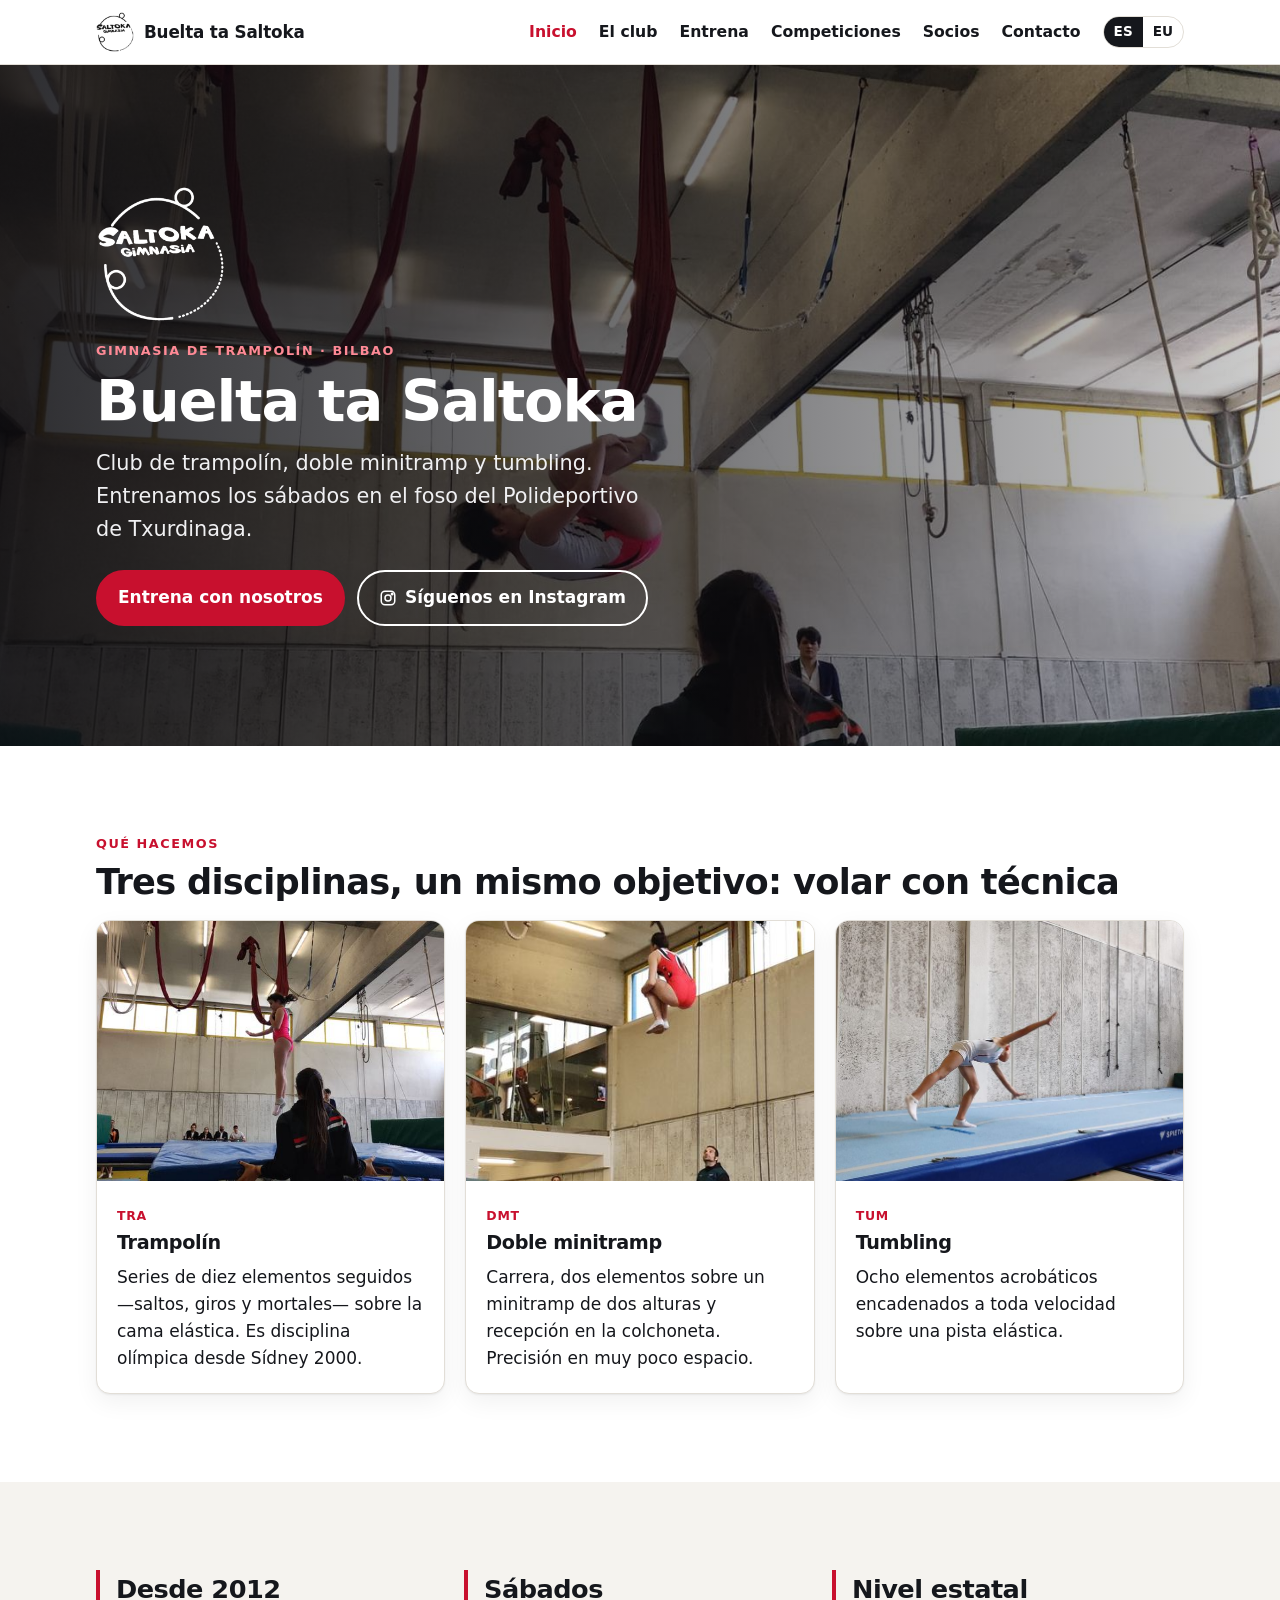
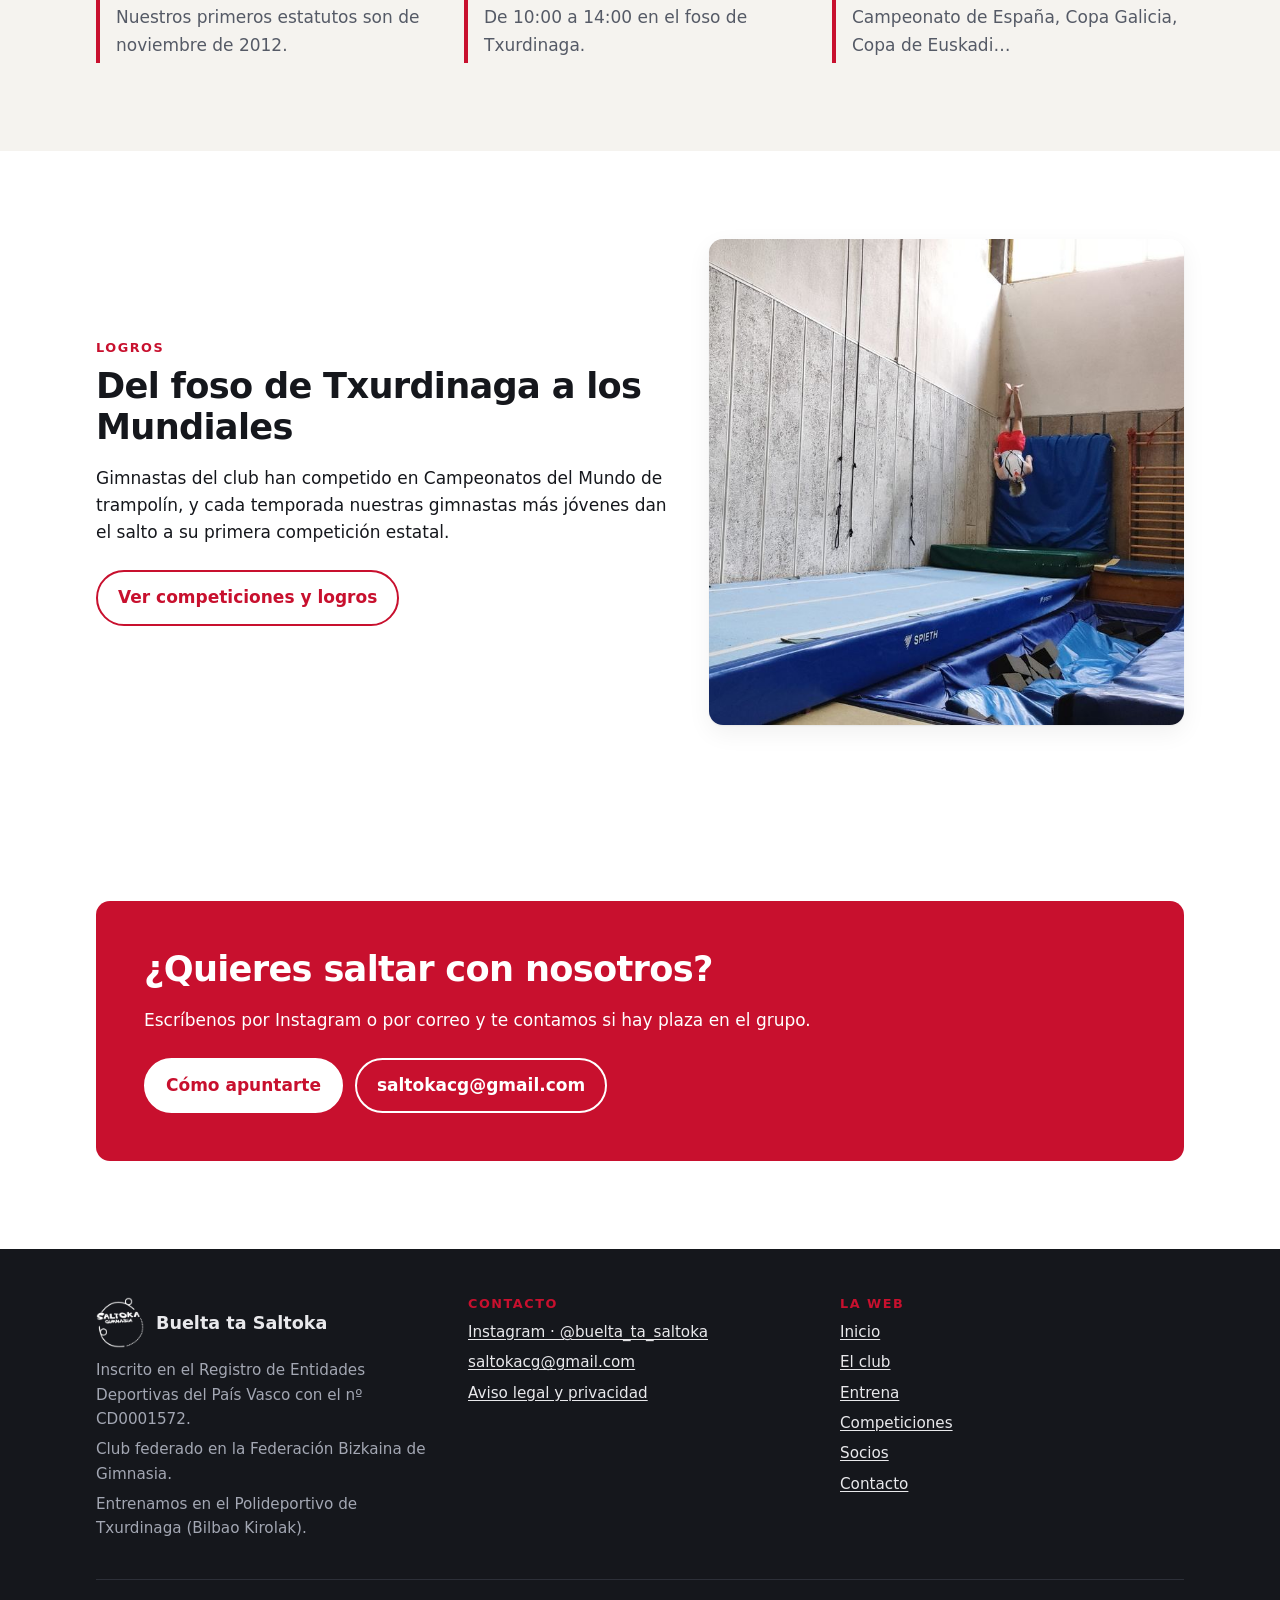
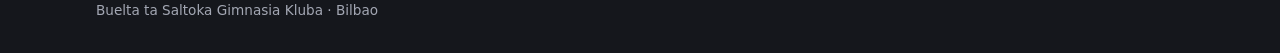
==== index.html @ db5d19c8 "Web del club Buelta ta Saltoka (castellano y euskera) Web estática de varias páginas para GitHub Pag" ====
<!DOCTYPE html>
<html lang="es">
<head>
  <meta charset="utf-8">
  <meta name="viewport" content="width=device-width, initial-scale=1">
  <title>Buelta ta Saltoka · Gimnasia de trampolín · Bilbao</title>
  <meta name="description" content="Buelta ta Saltoka, club de gimnasia de trampolín de Bilbao: trampolín, doble minitramp y tumbling en el Polideportivo de Txurdinaga.">
  <meta property="og:title" content="Buelta ta Saltoka · Gimnasia de trampolín · Bilbao">
  <meta property="og:description" content="Buelta ta Saltoka, club de gimnasia de trampolín de Bilbao: trampolín, doble minitramp y tumbling en el Polideportivo de Txurdinaga.">
  <meta property="og:type" content="website">
  <meta property="og:locale" content="es_ES">
  <meta name="theme-color" content="#c8102e">
  <link rel="icon" type="image/png" sizes="32x32" href="img/favicon-32.png">
  <link rel="apple-touch-icon" href="img/apple-touch-icon.png">
  <link rel="stylesheet" href="css/estilos.css">
  <script src="js/menu.js"></script>
</head>
<body>
  <a class="skip" href="#contenido">Saltar al contenido</a>
  <header class="site-header">
    <div class="wrap">
      <a class="brand" href="index.html">
        <picture>
          <source srcset="img/logo-blanco-sm.png" media="(prefers-color-scheme: dark)">
          <img src="img/logo-sm.png" alt="" width="38" height="40">
        </picture>
        <span>Buelta ta Saltoka</span>
      </a>
      <button class="nav-toggle" type="button" aria-expanded="false" aria-controls="menu">Menú</button>
      <nav class="site-nav" id="menu" aria-label="Navegación principal">
        <ul>
          <li><a href="index.html" aria-current="page">Inicio</a></li>
          <li><a href="club.html">El club</a></li>
          <li><a href="entrena.html">Entrena</a></li>
          <li><a href="competiciones.html">Competiciones</a></li>
          <li><a href="socios.html">Socios</a></li>
          <li><a href="contacto.html">Contacto</a></li>
        </ul>
        <div class="lang" role="group" aria-label="Idioma">
          <span>ES</span><a href="eu/index.html" hreflang="eu" lang="eu" title="Euskara">EU</a>
        </div>
      </nav>
    </div>
  </header>

  <main id="contenido">
    <section class="hero">
      <picture>
        <source media="(max-width: 700px)" srcset="img/fotos/portada-sm.jpg">
        <img src="img/fotos/portada.jpg" alt="" fetchpriority="high">
      </picture>
      <div class="wrap">
        <img class="hero-logo" src="img/logo-blanco.png" alt="Logotipo de Saltoka Gimnasia" width="130" height="138">
        <p class="eyebrow">Gimnasia de trampolín · Bilbao</p>
        <h1>Buelta ta Saltoka</h1>
        <p class="lead">Club de trampolín, doble minitramp y tumbling. Entrenamos los sábados en el foso del Polideportivo de Txurdinaga.</p>
        <div class="actions">
          <a class="btn" href="entrena.html">Entrena con nosotros</a>
          <a class="btn ghost" href="https://www.instagram.com/buelta_ta_saltoka/" rel="noopener"><svg aria-hidden="true" width="18" height="18" viewBox="0 0 24 24" fill="none" stroke="currentColor" stroke-width="2"><rect x="3" y="3" width="18" height="18" rx="5"/><circle cx="12" cy="12" r="4"/><circle cx="17.5" cy="6.5" r="1" fill="currentColor"/></svg> Síguenos en Instagram</a>
        </div>
      </div>
    </section>

    <section class="section">
      <div class="wrap">
        <p class="eyebrow">Qué hacemos</p>
        <h2>Tres disciplinas, un mismo objetivo: volar con técnica</h2>
        <div class="grid">
          <article class="card">
            <img src="img/fotos/trampolin-2-sm.jpg" srcset="img/fotos/trampolin-2-sm.jpg 700w, img/fotos/trampolin-2.jpg 1400w" sizes="(max-width: 700px) 100vw, 50vw" alt="Gimnasta del club en el aire sobre la cama elástica" loading="lazy" decoding="async">
            <div class="body">
              <span class="tag">TRA</span>
              <h3>Trampolín</h3>
              <p>Series de diez elementos seguidos —saltos, giros y mortales— sobre la cama elástica. Es disciplina olímpica desde Sídney 2000.</p>
            </div>
          </article>
          <article class="card">
            <img src="img/fotos/dmt-2-sm.jpg" srcset="img/fotos/dmt-2-sm.jpg 700w, img/fotos/dmt-2.jpg 1400w" sizes="(max-width: 700px) 100vw, 50vw" alt="Gimnasta del club haciendo un mortal en el doble minitramp" loading="lazy" decoding="async">
            <div class="body">
              <span class="tag">DMT</span>
              <h3>Doble minitramp</h3>
              <p>Carrera, dos elementos sobre un minitramp de dos alturas y recepción en la colchoneta. Precisión en muy poco espacio.</p>
            </div>
          </article>
          <article class="card">
            <img src="img/fotos/tumbling-2-sm.jpg" srcset="img/fotos/tumbling-2-sm.jpg 700w, img/fotos/tumbling-2.jpg 1400w" sizes="(max-width: 700px) 100vw, 50vw" alt="Gimnasta del club en la pista de tumbling" loading="lazy" decoding="async">
            <div class="body">
              <span class="tag">TUM</span>
              <h3>Tumbling</h3>
              <p>Ocho elementos acrobáticos encadenados a toda velocidad sobre una pista elástica.</p>
            </div>
          </article>
        </div>
      </div>
    </section>

    <section class="section alt">
      <div class="wrap">
        <div class="facts">
          <div class="fact"><strong>Desde 2012</strong><span>Nuestros primeros estatutos son de noviembre de 2012.</span></div>
          <div class="fact"><strong>Sábados</strong><span>De 10:00 a 14:00 en el foso de Txurdinaga.</span></div>
          <div class="fact"><strong>Nivel estatal</strong><span>Campeonato de España, Copa Galicia, Copa de Euskadi…</span></div>
        </div>
      </div>
    </section>

    <section class="section">
      <div class="wrap split">
        <div>
          <p class="eyebrow">Logros</p>
          <h2>Del foso de Txurdinaga a los Mundiales</h2>
          <p>Gimnastas del club han competido en Campeonatos del Mundo de trampolín, y cada temporada nuestras gimnastas más jóvenes dan el salto a su primera competición estatal.</p>
          <div class="actions"><a class="btn ghost" href="competiciones.html">Ver competiciones y logros</a></div>
        </div>
        <img src="img/fotos/tumbling-1-sm.jpg" srcset="img/fotos/tumbling-1-sm.jpg 700w, img/fotos/tumbling-1.jpg 1400w" sizes="(max-width: 860px) 100vw, 45vw" alt="Gimnasta del club haciendo un mortal en el foso" loading="lazy" decoding="async">
      </div>
    </section>

    <section class="section">
      <div class="wrap">
        <div class="cta">
          <h2>¿Quieres saltar con nosotros?</h2>
          <p>Escríbenos por Instagram o por correo y te contamos si hay plaza en el grupo.</p>
          <div class="actions">
            <a class="btn" href="entrena.html">Cómo apuntarte</a>
            <a class="btn ghost" href="mailto:saltokacg@gmail.com">saltokacg@gmail.com</a>
          </div>
        </div>
      </div>
    </section>
  </main>

  <footer class="site-footer">
    <div class="wrap">
      <div class="footer-grid">
        <div>
          <div class="footer-brand"><img src="img/logo-blanco-sm.png" alt="" width="48" height="51"> Buelta ta Saltoka</div>
          <p>Inscrito en el Registro de Entidades Deportivas del País Vasco con el nº CD0001572.</p>
          <p>Club federado en la Federación Bizkaina de Gimnasia.</p>
          <p>Entrenamos en el Polideportivo de Txurdinaga (Bilbao Kirolak).</p>
        </div>
        <div>
          <h2 class="eyebrow">Contacto</h2>
          <ul>
            <li><a href="https://www.instagram.com/buelta_ta_saltoka/" rel="noopener">Instagram · @buelta_ta_saltoka</a></li>
            <li><a href="mailto:saltokacg@gmail.com">saltokacg@gmail.com</a></li>
            <li><a href="contacto.html#aviso-legal">Aviso legal y privacidad</a></li>
          </ul>
        </div>
        <div>
          <h2 class="eyebrow">La web</h2>
          <ul>
            <li><a href="index.html">Inicio</a></li>
            <li><a href="club.html">El club</a></li>
            <li><a href="entrena.html">Entrena</a></li>
            <li><a href="competiciones.html">Competiciones</a></li>
            <li><a href="socios.html">Socios</a></li>
            <li><a href="contacto.html">Contacto</a></li>
          </ul>
        </div>
      </div>
      <div class="footer-bottom">Buelta ta Saltoka Gimnasia Kluba · Bilbao</div>
    </div>
  </footer>
</body>
</html>
---- css/estilos.css ----
/* Buelta ta Saltoka — estilos comunes */

:root {
  --paper: #ffffff;
  --surface: #f5f3ef;
  --ink: #15171c;
  --muted: #555a66;
  --line: #e2ded7;
  --red: #c8102e;
  --red-strong: #a00d25;
  --red-tint: #fdecee;
  --on-red: #ffffff;
  --footer-bg: #15171c;
  --footer-ink: #e9e9ec;
  --footer-muted: #a3a7b3;
  --radius: 14px;
  --shadow: 0 1px 2px rgb(0 0 0 / .06), 0 8px 24px rgb(0 0 0 / .06);
  --wrap: 1120px;
  --font: system-ui, -apple-system, "Segoe UI", Roboto, "Helvetica Neue", Arial, sans-serif;
  color-scheme: light dark;
}

@media (prefers-color-scheme: dark) {
  :root {
    --paper: #121318;
    --surface: #1b1d24;
    --ink: #f1f1f4;
    --muted: #a9adb9;
    --line: #2c2f38;
    --red: #ff5a6a;
    --red-strong: #ff7a87;
    --red-tint: #3a1a20;
    --on-red: #15171c;
    --footer-bg: #0b0c0f;
    --shadow: 0 1px 2px rgb(0 0 0 / .4);
  }
}

*, *::before, *::after { box-sizing: border-box; }

html { -webkit-text-size-adjust: 100%; scroll-padding-top: 80px; }

body {
  margin: 0;
  font-family: var(--font);
  font-size: 1.0625rem;
  line-height: 1.6;
  color: var(--ink);
  background: var(--paper);
}

img { max-width: 100%; height: auto; display: block; }

a { color: var(--red); text-underline-offset: .15em; }
a:hover { color: var(--red-strong); }

h1, h2, h3 { line-height: 1.15; letter-spacing: -.02em; margin: 0 0 .5em; }
h1 { font-size: clamp(2.2rem, 6vw, 3.6rem); font-weight: 900; }
h2 { font-size: clamp(1.6rem, 3.6vw, 2.2rem); font-weight: 800; }
h3 { font-size: 1.2rem; font-weight: 750; }
p { margin: 0 0 1em; }

.wrap { width: 100%; max-width: var(--wrap); margin: 0 auto; padding: 0 16px; }

.skip {
  position: absolute; left: -999px; top: 8px;
  background: var(--ink); color: var(--paper); padding: 8px 12px; border-radius: 8px; z-index: 100;
}
.skip:focus { left: 8px; }

/* Cabecera */
.site-header {
  position: sticky; top: 0; z-index: 50;
  background: color-mix(in srgb, var(--paper) 92%, transparent);
  backdrop-filter: blur(8px);
  border-bottom: 1px solid var(--line);
}
.site-header .wrap { display: flex; align-items: center; gap: 16px; min-height: 64px; }
.brand { display: flex; align-items: center; gap: 10px; text-decoration: none; color: var(--ink); font-weight: 850; letter-spacing: -.01em; }
.brand img { width: 38px; height: auto; }
.brand span { font-size: 1.05rem; white-space: nowrap; }

.nav-toggle {
  display: none; margin-left: auto;
  background: none; border: 1px solid var(--line); border-radius: 10px;
  color: var(--ink); font: inherit; font-weight: 650; padding: 6px 12px; cursor: pointer;
}
.site-nav { margin-left: auto; display: flex; align-items: center; gap: 4px; }
.site-nav ul { list-style: none; margin: 0; padding: 0; display: flex; gap: 2px; flex-wrap: wrap; }
.site-nav a {
  display: block; padding: 8px 10px; border-radius: 8px;
  color: var(--ink); text-decoration: none; font-weight: 600; font-size: .98rem;
}
.site-nav a:hover { background: var(--surface); }
.site-nav a[aria-current="page"] { color: var(--red); }
.lang { margin-left: 8px; display: flex; border: 1px solid var(--line); border-radius: 999px; overflow: hidden; }
.lang a, .lang span { padding: 4px 10px; font-size: .85rem; font-weight: 750; text-decoration: none; }
.lang span { background: var(--ink); color: var(--paper); }
.lang a { color: var(--ink); }

@media (max-width: 900px) {
  .js .nav-toggle { display: inline-block; }
  .js .site-nav { display: none; }
  .js .site-nav.open {
    display: flex; flex-direction: column; align-items: stretch;
    position: absolute; left: 0; right: 0; top: 100%;
    background: var(--paper); border-bottom: 1px solid var(--line); padding: 8px 16px 16px;
  }
  .site-nav { flex-wrap: wrap; }
  .site-nav.open ul { flex-direction: column; }
  .site-nav.open .lang { align-self: flex-start; margin: 8px 0 0; }
}

/* Portada */
.hero { position: relative; color: #fff; background: #111; overflow: hidden; }
.hero picture, .hero picture img { position: absolute; inset: 0; width: 100%; height: 100%; object-fit: cover; }
.hero::after {
  content: ""; position: absolute; inset: 0;
  background: linear-gradient(90deg, rgb(10 10 14 / .86) 0%, rgb(10 10 14 / .55) 55%, rgb(10 10 14 / .2) 100%);
}
@media (max-width: 700px) {
  .hero::after { background: linear-gradient(180deg, rgb(10 10 14 / .6) 0%, rgb(10 10 14 / .82) 100%); }
}
.hero .wrap { position: relative; z-index: 1; padding-top: clamp(56px, 10vw, 120px); padding-bottom: clamp(56px, 10vw, 120px); }
.hero-logo { width: clamp(84px, 14vw, 130px); margin-bottom: 18px; }
.hero h1 { margin-bottom: .2em; }
.hero .lead { max-width: 34rem; font-size: clamp(1.1rem, 2.4vw, 1.3rem); color: #f0f0f2; }
.eyebrow { text-transform: uppercase; letter-spacing: .12em; font-size: .8rem; font-weight: 800; color: var(--red); margin-bottom: .6em; }
.hero .eyebrow { color: #ff8a96; }

/* Cabecera de página interior */
.page-head { background: var(--surface); border-bottom: 1px solid var(--line); }
.page-head .wrap { padding-top: 48px; padding-bottom: 40px; }
.page-head .lead { max-width: 44rem; font-size: 1.15rem; color: var(--muted); margin: 0; }

/* Botones */
.actions { display: flex; flex-wrap: wrap; gap: 12px; margin-top: 24px; }
.btn {
  display: inline-flex; align-items: center; gap: 8px;
  padding: 12px 20px; border-radius: 999px; font-weight: 750; text-decoration: none;
  border: 2px solid var(--red); background: var(--red); color: var(--on-red);
}
.btn:hover { background: var(--red-strong); border-color: var(--red-strong); color: var(--on-red); }
.btn.ghost { background: transparent; color: var(--red); }
.btn.ghost:hover { background: var(--red-tint); color: var(--red-strong); }
.hero .btn.ghost { color: #fff; border-color: #fff; }
.hero .btn.ghost:hover { background: rgb(255 255 255 / .12); color: #fff; }

/* Secciones */
.section { padding: clamp(48px, 8vw, 88px) 0; }
.section.alt { background: var(--surface); }
.section-intro { max-width: 46rem; color: var(--muted); margin-bottom: 32px; }

.grid { display: grid; gap: 20px; grid-template-columns: repeat(auto-fit, minmax(min(100%, 260px), 1fr)); }
.grid.two { grid-template-columns: repeat(auto-fit, minmax(min(100%, 380px), 1fr)); gap: 32px; align-items: start; }

.card {
  background: var(--paper); border: 1px solid var(--line); border-radius: var(--radius);
  box-shadow: var(--shadow); overflow: hidden; display: flex; flex-direction: column;
}
.card img { aspect-ratio: 4 / 3; object-fit: cover; width: 100%; }
.card .body { padding: 20px; }
.card p:last-child { margin-bottom: 0; }
.tag { display: inline-block; font-size: .78rem; font-weight: 800; letter-spacing: .06em; text-transform: uppercase; color: var(--red); margin-bottom: 6px; }

.facts { display: grid; gap: 16px; grid-template-columns: repeat(auto-fit, minmax(min(100%, 220px), 1fr)); }
.fact { border-left: 4px solid var(--red); padding: 4px 0 4px 16px; }
.fact strong { display: block; font-size: 1.6rem; font-weight: 900; letter-spacing: -.02em; line-height: 1.2; }
.fact span { color: var(--muted); }

.info {
  background: var(--paper); border: 1px solid var(--line); border-radius: var(--radius);
  padding: 24px; box-shadow: var(--shadow);
}
.info h3 { margin-bottom: .3em; }
.info .big { font-size: 1.35rem; font-weight: 800; margin-bottom: .2em; }
.info .muted { color: var(--muted); }

.notice {
  border: 2px solid var(--red); background: var(--red-tint); border-radius: var(--radius);
  padding: 20px 24px;
}
.notice p:last-child { margin-bottom: 0; }

.list { padding-left: 1.2em; margin: 0 0 1em; }
.list li { margin-bottom: .45em; }
.list li::marker { color: var(--red); }

.steps { counter-reset: step; list-style: none; padding: 0; margin: 0; display: grid; gap: 16px; }
.steps li { counter-increment: step; position: relative; padding-left: 52px; min-height: 40px; }
.steps li::before {
  content: counter(step); position: absolute; left: 0; top: 0;
  width: 38px; height: 38px; border-radius: 50%; background: var(--red); color: var(--on-red);
  display: grid; place-items: center; font-weight: 850;
}

.split { display: grid; gap: 32px; grid-template-columns: 1fr; align-items: center; }
@media (min-width: 860px) { .split { grid-template-columns: 1.1fr .9fr; } }
.split img { border-radius: var(--radius); box-shadow: var(--shadow); }

/* Logros */
.achievements { display: grid; gap: 20px; }
.achievement { display: grid; gap: 4px 20px; grid-template-columns: 1fr; padding: 22px 24px; }
@media (min-width: 760px) { .achievement { grid-template-columns: 240px 1fr; } }
.achievement h3 { margin: 0; }
.achievement p { margin: 0 0 .4em; }
.press { font-size: .92rem; color: var(--muted); }
.press a { margin-right: 10px; white-space: nowrap; }

/* Galería */
.gallery { display: grid; gap: 12px; grid-template-columns: repeat(auto-fill, minmax(min(100%, 280px), 1fr)); }
@media (max-width: 700px) { .gallery { grid-template-columns: repeat(2, 1fr); } }
.gallery figure { margin: 0; }
.gallery a { display: block; border-radius: 12px; overflow: hidden; }
.gallery img { aspect-ratio: 1 / 1; object-fit: cover; width: 100%; transition: transform .25s ease; }
.gallery a:hover img { transform: scale(1.04); }
.gallery figcaption { font-size: .88rem; color: var(--muted); margin-top: 6px; }

/* Llamada final */
.cta { background: var(--red); color: var(--on-red); border-radius: var(--radius); padding: clamp(28px, 5vw, 48px); }
.cta h2 { color: inherit; }
.cta .btn { background: var(--on-red); color: var(--red); border-color: var(--on-red); }
.cta .btn:hover { background: transparent; color: var(--on-red); }
.cta .btn.ghost { background: transparent; color: var(--on-red); border-color: var(--on-red); }
.cta .btn.ghost:hover { background: rgb(255 255 255 / .14); }

.legal { font-size: .95rem; color: var(--muted); }
.legal h2 { font-size: 1.4rem; color: var(--ink); }
.legal h3 { color: var(--ink); }

/* Pie */
.site-footer { background: var(--footer-bg); color: var(--footer-ink); padding: 48px 0 32px; font-size: .95rem; }
.site-footer a { color: var(--footer-ink); }
.site-footer a:hover { color: #fff; }
.footer-grid { display: grid; gap: 28px; grid-template-columns: repeat(auto-fit, minmax(min(100%, 230px), 1fr)); }
.footer-brand { display: flex; align-items: center; gap: 12px; font-weight: 850; font-size: 1.1rem; margin-bottom: 10px; }
.footer-brand img { width: 48px; }
.site-footer p { margin: 0 0 .4em; color: var(--footer-muted); }
.site-footer ul { list-style: none; padding: 0; margin: 0; }
.site-footer li { margin-bottom: .4em; }
.footer-bottom { border-top: 1px solid #2c2f38; margin-top: 32px; padding-top: 20px; color: var(--footer-muted); font-size: .85rem; }

@media (prefers-reduced-motion: reduce) {
  * { transition: none !important; scroll-behavior: auto !important; }
}
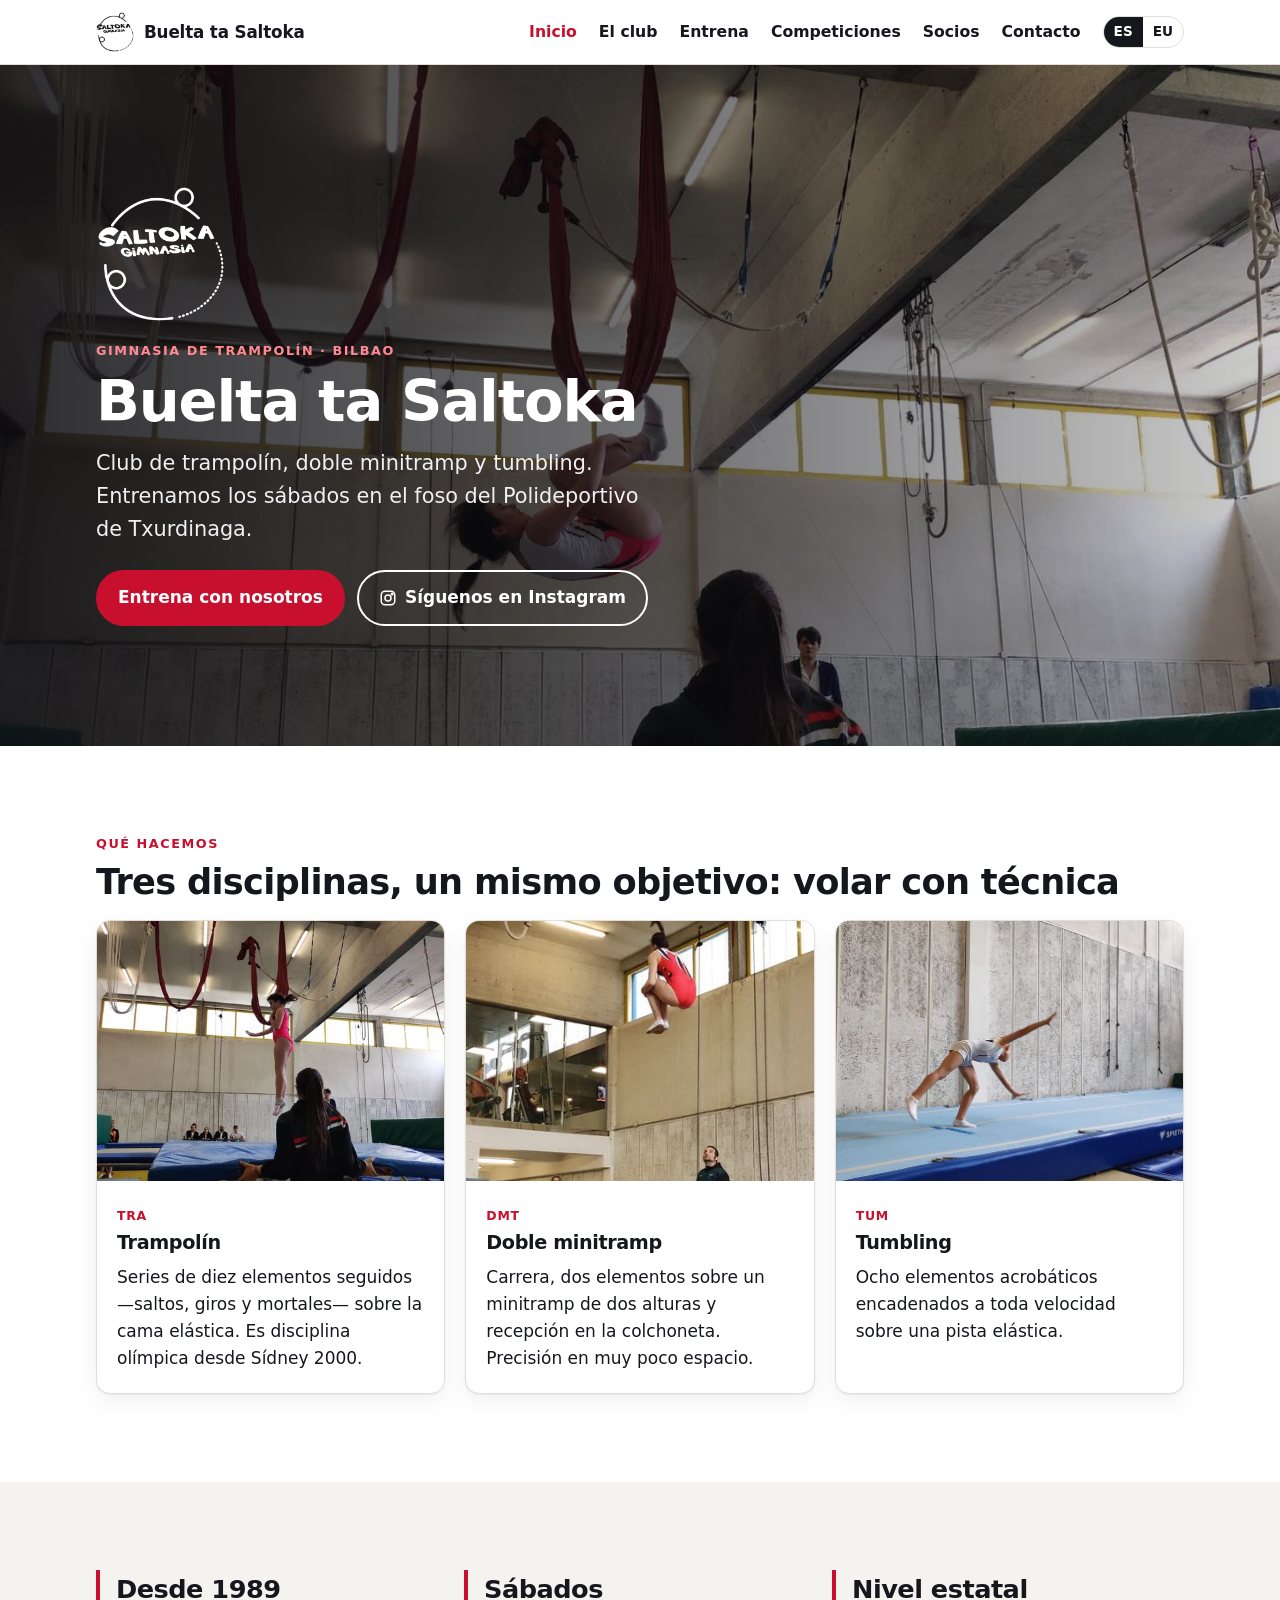
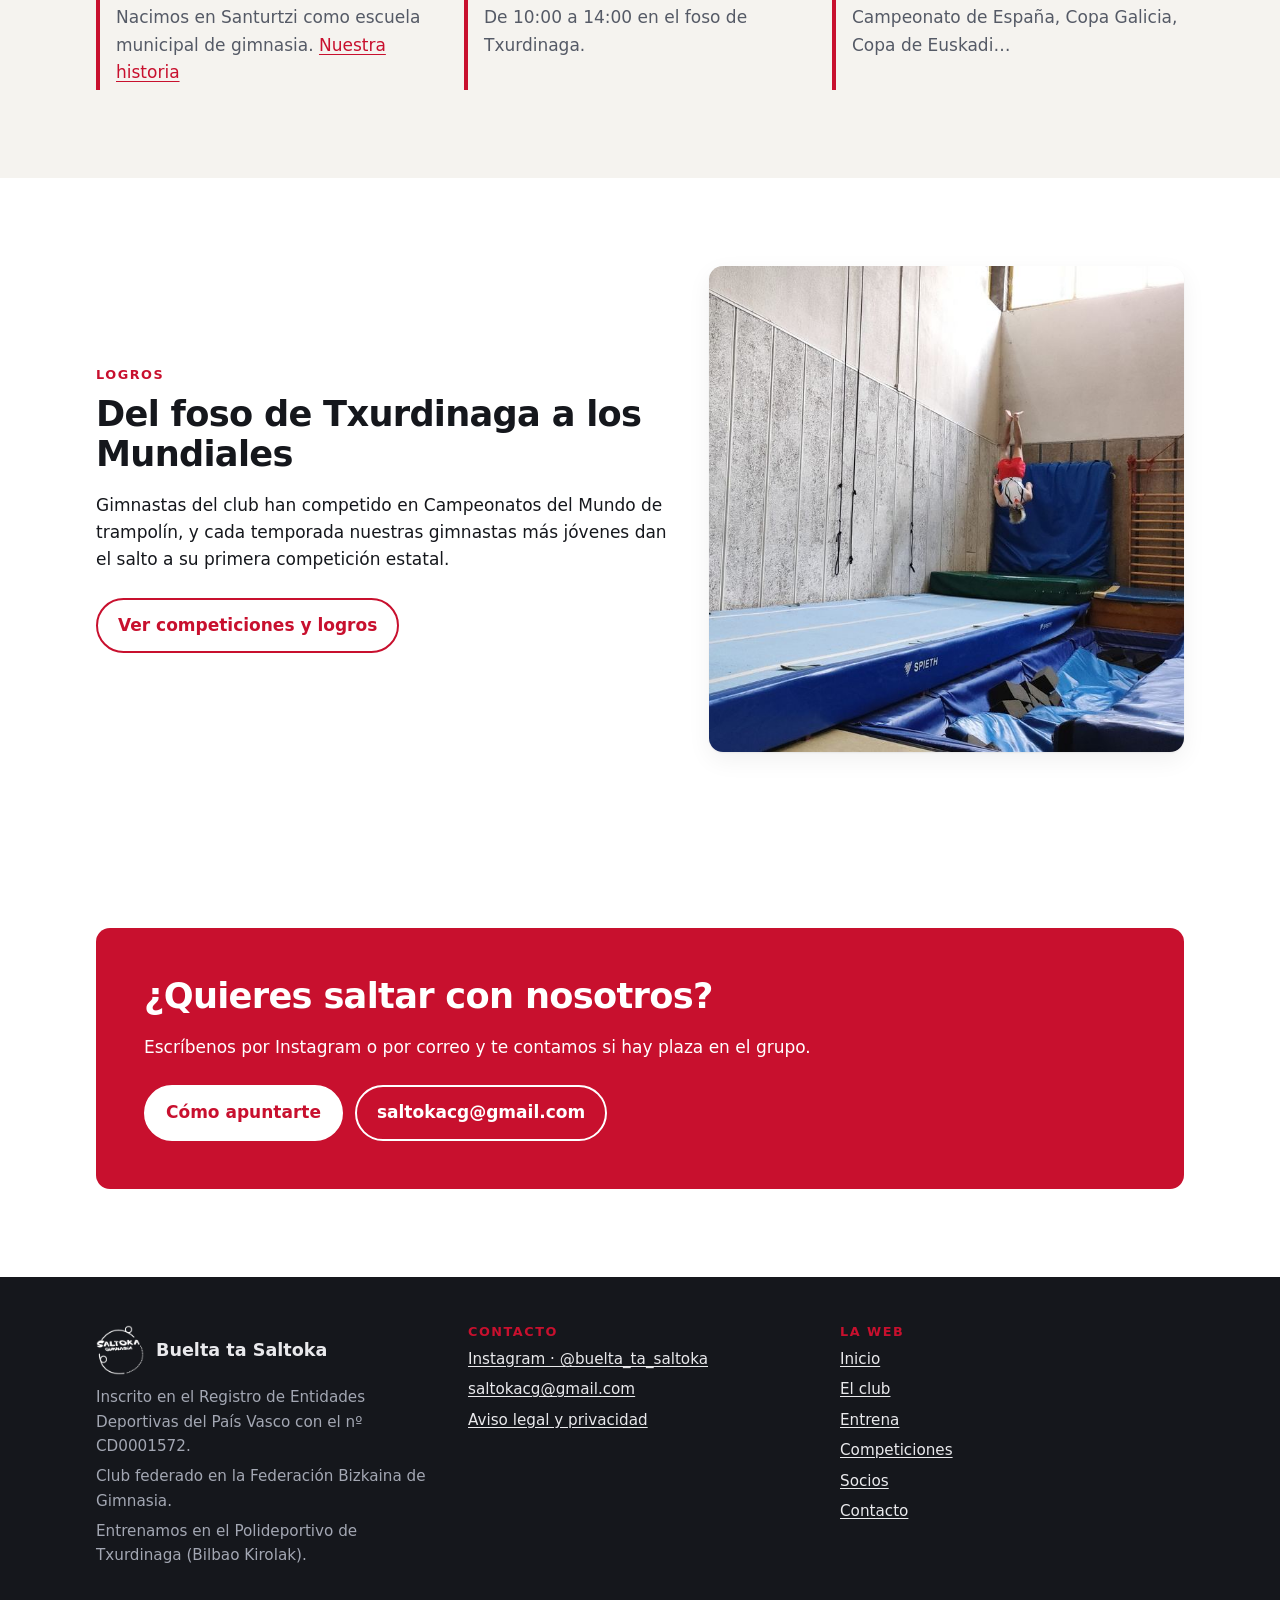
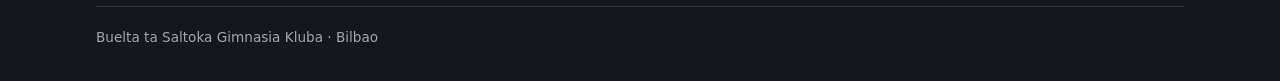
==== commit 15a448dd: "Historia del club e historial de competiciones - Nueva sección «Historia» en El club (ES y EU): del " ====
--- a/index.html
+++ b/index.html
@@ -97,7 +97,7 @@
     <section class="section alt">
       <div class="wrap">
         <div class="facts">
-          <div class="fact"><strong>Desde 2012</strong><span>Nuestros primeros estatutos son de noviembre de 2012.</span></div>
+          <div class="fact"><strong>Desde 1989</strong><span>Nacimos en Santurtzi como escuela municipal de gimnasia. <a href="club.html#historia">Nuestra historia</a></span></div>
           <div class="fact"><strong>Sábados</strong><span>De 10:00 a 14:00 en el foso de Txurdinaga.</span></div>
           <div class="fact"><strong>Nivel estatal</strong><span>Campeonato de España, Copa Galicia, Copa de Euskadi…</span></div>
         </div>
--- a/css/estilos.css
+++ b/css/estilos.css
@@ -207,6 +207,28 @@
 .press { font-size: .92rem; color: var(--muted); }
 .press a { margin-right: 10px; white-space: nowrap; }
 
+/* Historia: línea de tiempo */
+.timeline { list-style: none; margin: 0; padding: 0; position: relative; max-width: 52rem; }
+.timeline::before {
+  content: ""; position: absolute; left: 33px; top: 8px; bottom: 8px;
+  width: 3px; border-radius: 3px; background: var(--line);
+}
+.timeline li { display: grid; grid-template-columns: 68px 1fr; gap: 20px; padding-bottom: 28px; position: relative; }
+.timeline li:last-child { padding-bottom: 0; }
+.timeline .year {
+  position: relative; z-index: 1; align-self: start; justify-self: center;
+  background: var(--red); color: var(--on-red); font-weight: 850; font-size: .95rem;
+  border-radius: 999px; padding: 5px 10px; box-shadow: 0 0 0 5px var(--surface);
+}
+.timeline h3 { margin: 3px 0 .3em; }
+.timeline p { margin: 0; }
+
+/* Historial por temporadas */
+.seasons { display: grid; gap: 20px; grid-template-columns: repeat(auto-fit, minmax(min(100%, 250px), 1fr)); }
+.season { background: var(--paper); border: 1px solid var(--line); border-top: 4px solid var(--red); border-radius: var(--radius); padding: 20px; box-shadow: var(--shadow); }
+.season h3 { margin-bottom: .6em; }
+.season .list { margin: 0; }
+
 /* Galería */
 .gallery { display: grid; gap: 12px; grid-template-columns: repeat(auto-fill, minmax(min(100%, 280px), 1fr)); }
 @media (max-width: 700px) { .gallery { grid-template-columns: repeat(2, 1fr); } }
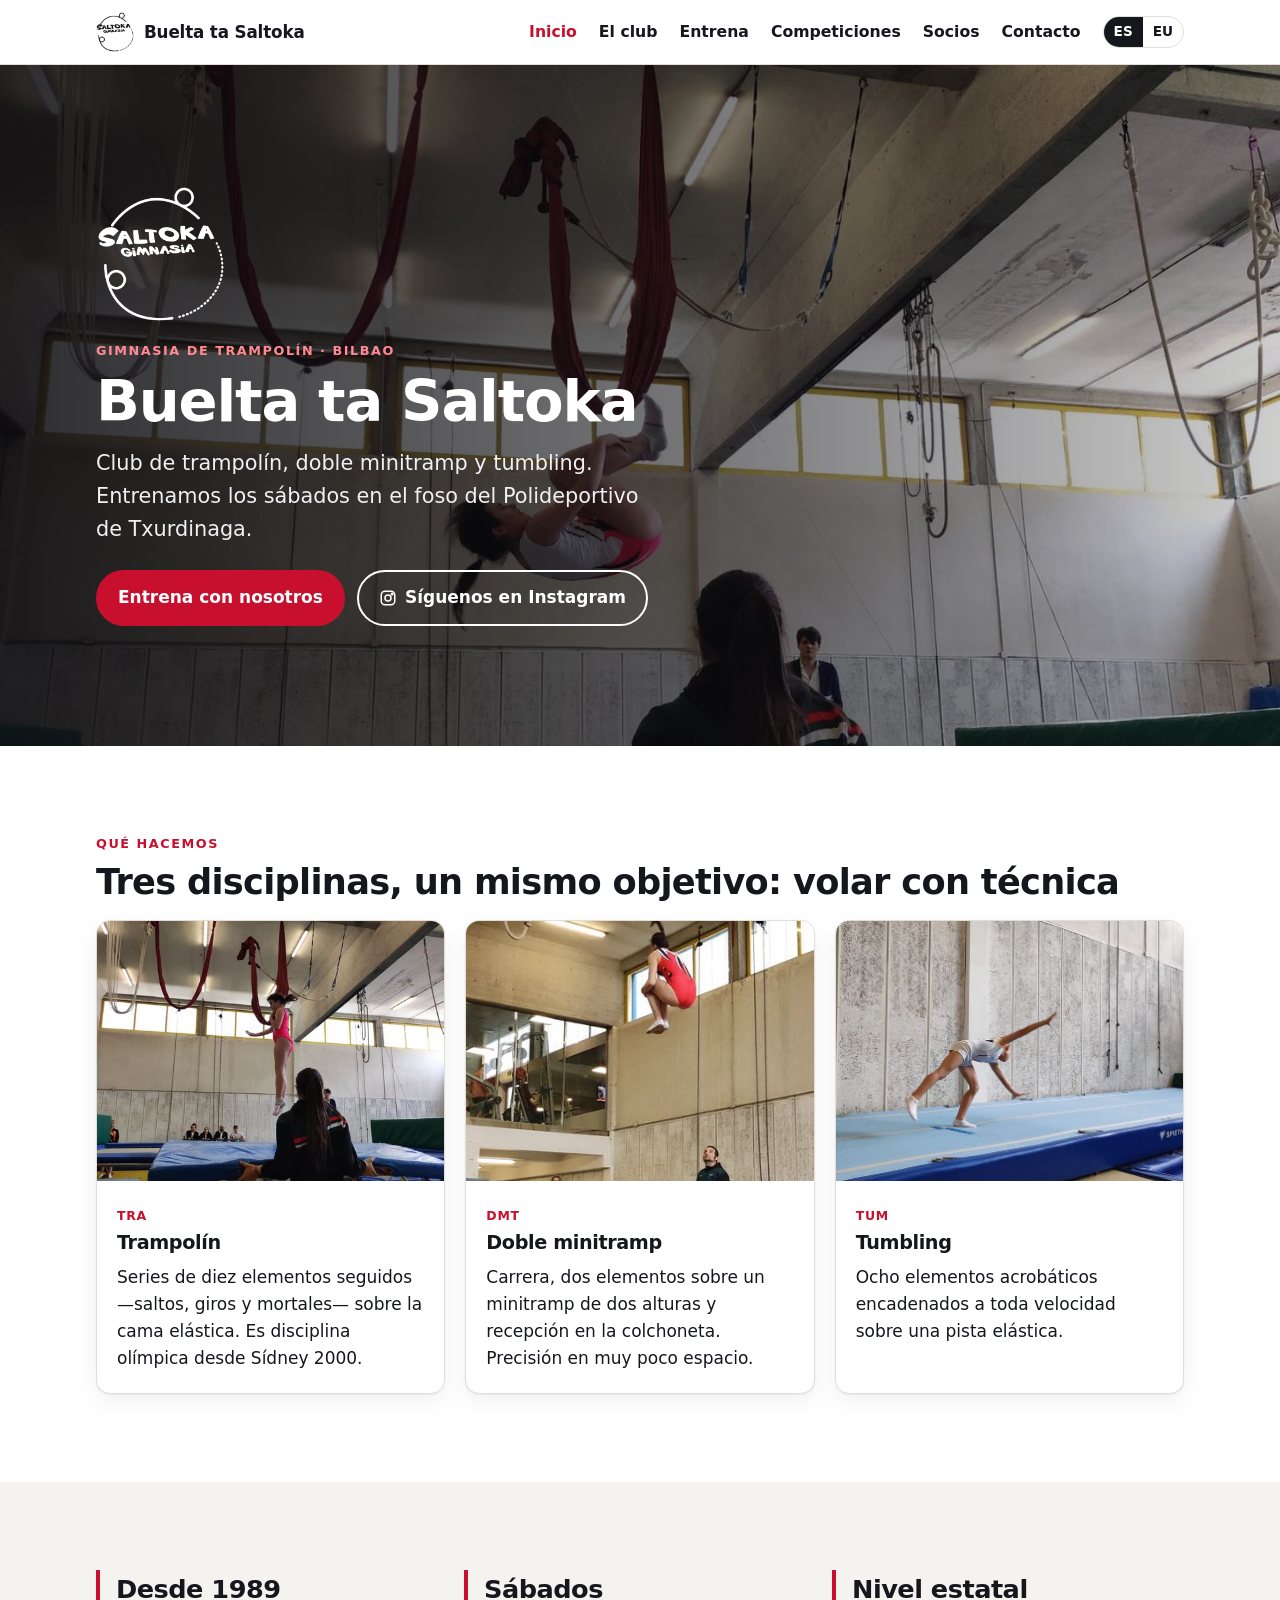
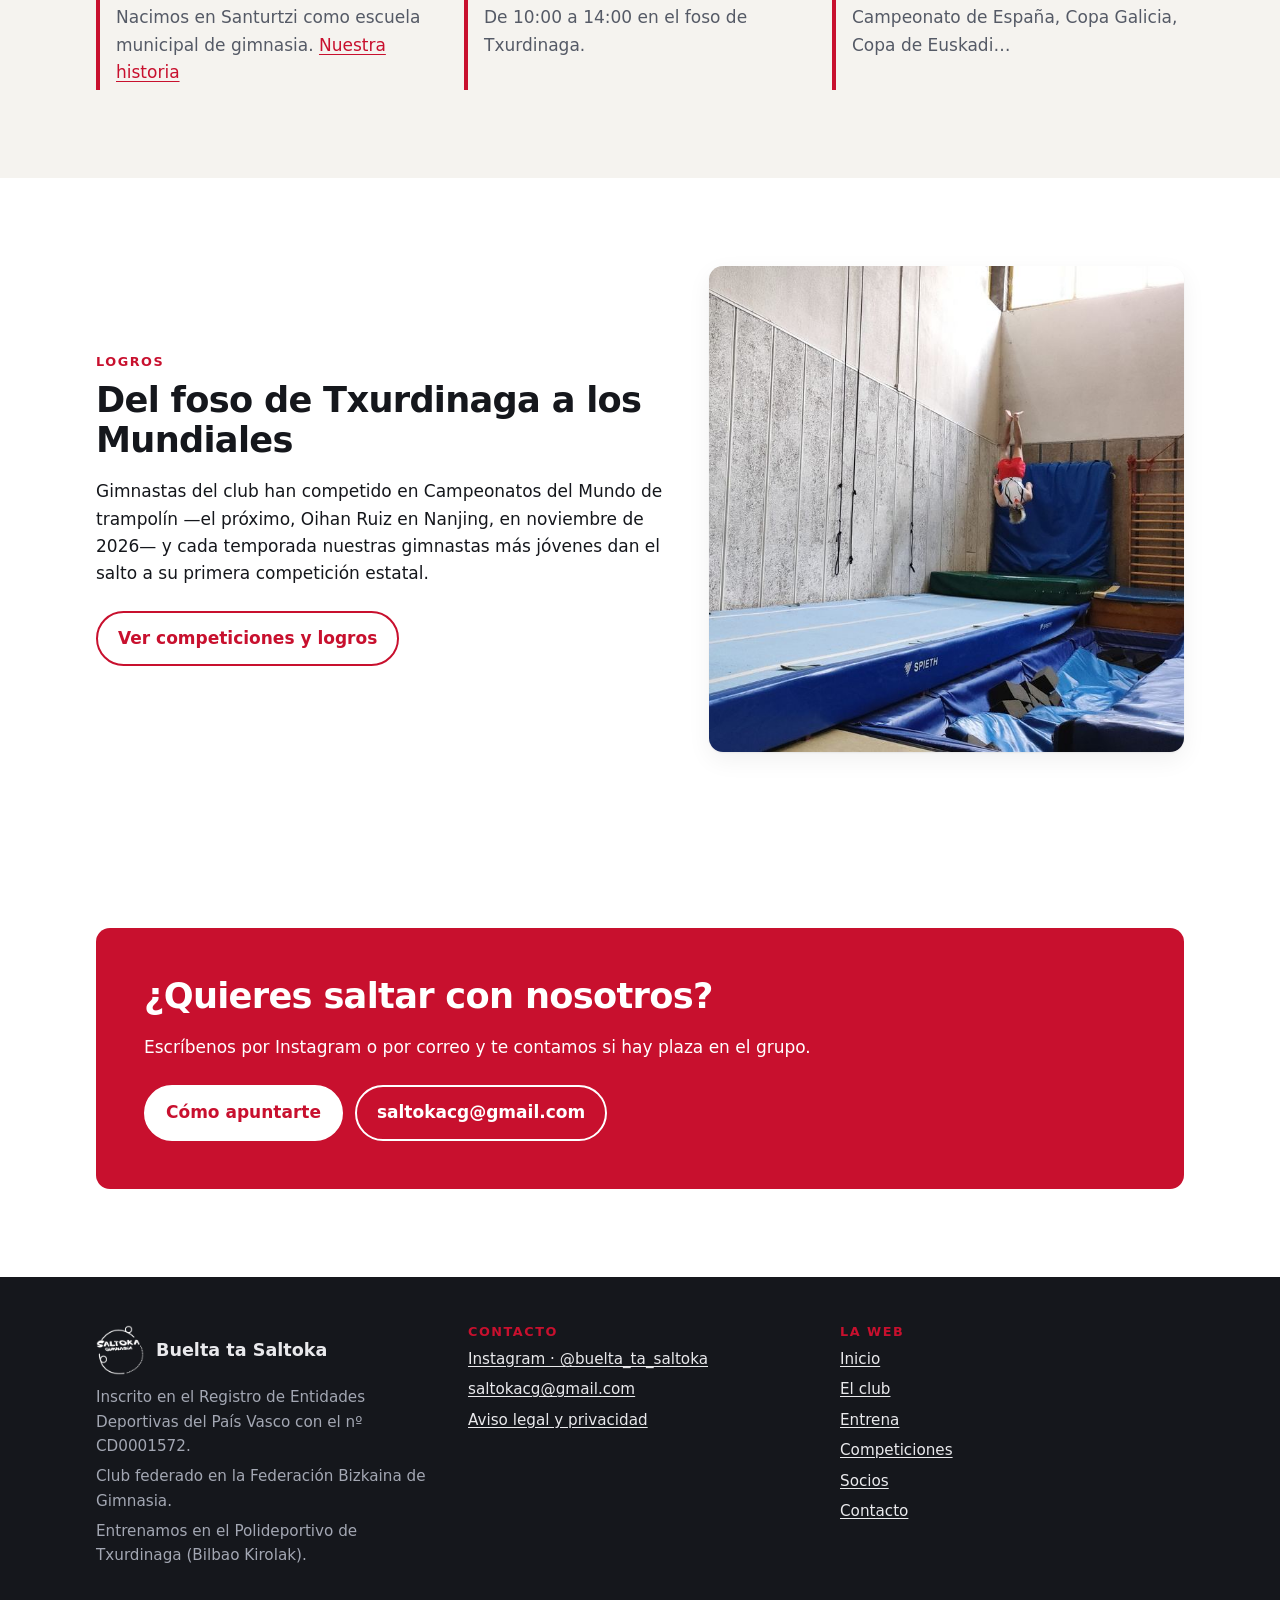
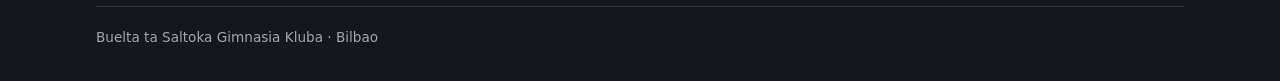
==== commit 6d564390: "Temporada 2025-26, nuevos logros e Iker como técnico - Historial: temporada 2025-26 según la memoria" ====
--- a/index.html
+++ b/index.html
@@ -109,7 +109,7 @@
         <div>
           <p class="eyebrow">Logros</p>
           <h2>Del foso de Txurdinaga a los Mundiales</h2>
-          <p>Gimnastas del club han competido en Campeonatos del Mundo de trampolín, y cada temporada nuestras gimnastas más jóvenes dan el salto a su primera competición estatal.</p>
+          <p>Gimnastas del club han competido en Campeonatos del Mundo de trampolín —el próximo, Oihan Ruiz en Nanjing, en noviembre de 2026— y cada temporada nuestras gimnastas más jóvenes dan el salto a su primera competición estatal.</p>
           <div class="actions"><a class="btn ghost" href="competiciones.html">Ver competiciones y logros</a></div>
         </div>
         <img src="img/fotos/tumbling-1-sm.jpg" srcset="img/fotos/tumbling-1-sm.jpg 700w, img/fotos/tumbling-1.jpg 1400w" sizes="(max-width: 860px) 100vw, 45vw" alt="Gimnasta del club haciendo un mortal en el foso" loading="lazy" decoding="async">
--- a/css/estilos.css
+++ b/css/estilos.css
@@ -228,6 +228,11 @@
 .season { background: var(--paper); border: 1px solid var(--line); border-top: 4px solid var(--red); border-radius: var(--radius); padding: 20px; box-shadow: var(--shadow); }
 .season h3 { margin-bottom: .6em; }
 .season .list { margin: 0; }
+.season.destacada { grid-column: 1 / -1; }
+@media (min-width: 760px) {
+  .season.destacada .list { columns: 2; column-gap: 40px; }
+  .season.destacada .list li { break-inside: avoid; }
+}
 
 /* Galería */
 .gallery { display: grid; gap: 12px; grid-template-columns: repeat(auto-fill, minmax(min(100%, 280px), 1fr)); }
